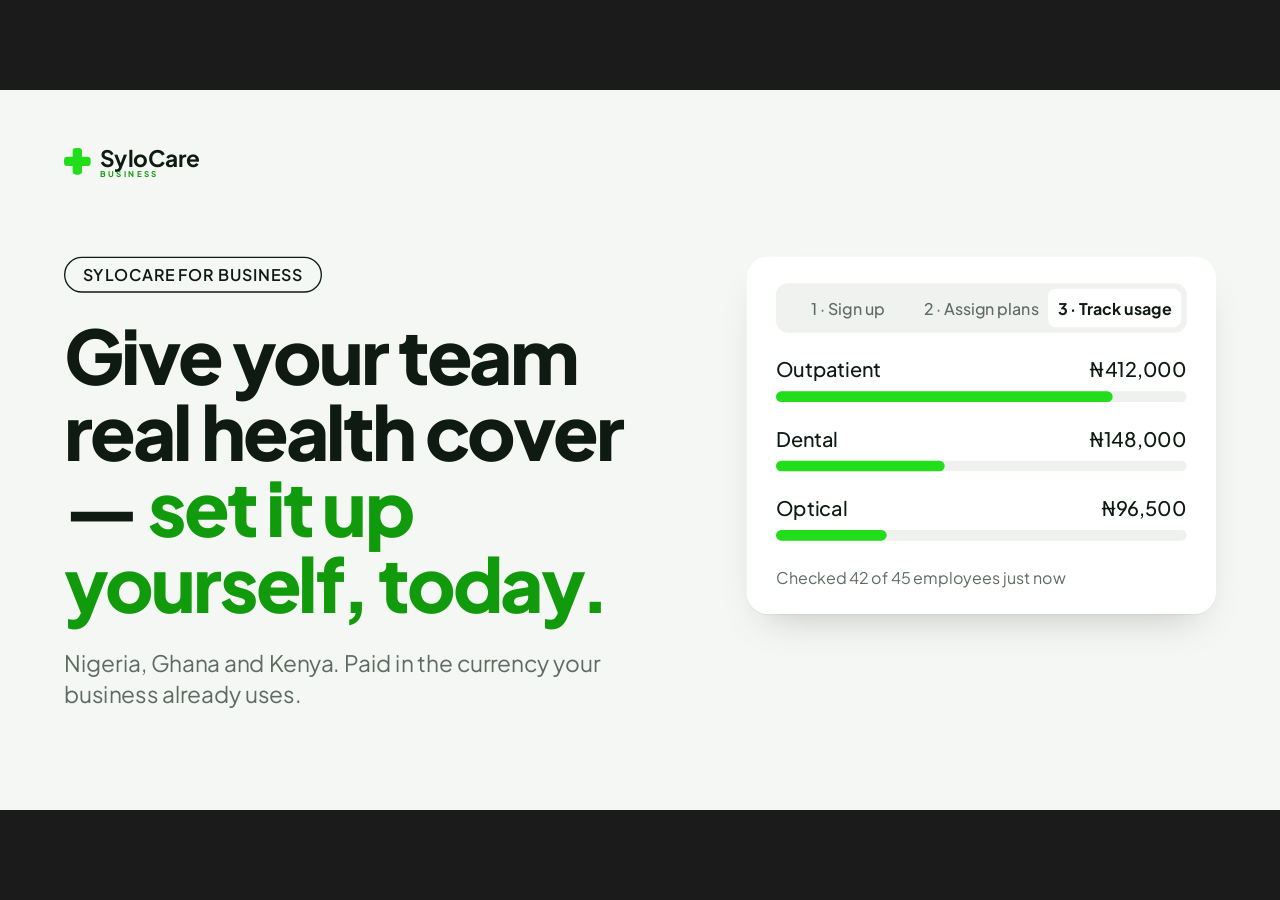
==== video-brief/frames/frame-a.html @ 6f57fd9a "Add SyloCare for Business explainer brief and style frames Co-Authored-By: Claude Opus 5.5 <noreply@" ====
<!doctype html><html lang="en"><head><meta charset="utf-8"><meta name="viewport" content="width=device-width,initial-scale=1"><link rel="preconnect" href="https://fonts.googleapis.com"><link href="https://fonts.googleapis.com/css2?family=Plus+Jakarta+Sans:wght@400;500;600;700;800&display=block" rel="stylesheet"><title>Frame A</title><style>/* shared tokens for style frames — same values go into video.md */
:root{
  --bg:#F5F7F5; --surface:#FFFFFF; --ink:#0F1A13; --muted:#5E6A62; --line:#E3E8E4;
  --accent:#22DD1A; --accent-text:#119A0C; --accent-tint:#E8FBE6; --deep:#0A3A26; --deep-2:#0E4A31; --on-deep:#F2F7F3;
  --fs-display:112px; --fs-h1:80px; --fs-h2:52px; --fs-body:34px; --fs-ui:30px; --fs-caption:24px; --safe:96px;
}
html,body{margin:0;height:100%;background:#1b1b1b;overflow:hidden}
#stage{position:absolute;left:50%;top:50%;width:1920px;height:1080px;transform-origin:center;overflow:hidden;
  font-family:"Plus Jakarta Sans",sans-serif;color:var(--ink);background:var(--bg)}
.logo{display:flex;align-items:center;gap:14px;font-weight:700;font-size:34px;letter-spacing:-.01em}
.logo .plus{position:relative;width:40px;height:40px}
.logo .plus:before,.logo .plus:after{content:"";position:absolute;background:var(--accent);border-radius:5px}
.logo .plus:before{left:13px;top:0;width:14px;height:40px}.logo .plus:after{top:13px;left:0;width:40px;height:14px}
.logo small{display:block;font-size:12px;letter-spacing:.3em;color:var(--accent-text);font-weight:700;margin-top:-4px}
.pill{display:inline-block;border:2px solid var(--ink);border-radius:999px;padding:10px 26px;font-size:var(--fs-caption);font-weight:600;letter-spacing:.04em}
.card{background:var(--surface);border-radius:32px;box-shadow:0 2px 0 rgba(15,26,19,.04),0 30px 60px -30px rgba(15,26,19,.25)}
.bar{height:16px;border-radius:99px;background:#EEF1EE}.bar i{display:block;height:100%;border-radius:99px;background:var(--accent)}
.a-logo{position:absolute;left:96px;top:80px}
.a-copy{position:absolute;left:96px;top:250px;width:930px}
.a-copy h1{font-size:var(--fs-display);line-height:1.02;letter-spacing:-.035em;font-weight:800;margin:36px 0 0}
.a-copy h1 em{font-style:normal;color:var(--accent-text)}
.a-copy p{font-size:var(--fs-body);line-height:1.35;color:var(--muted);margin:40px 0 0;width:820px}
.a-card{position:absolute;left:1120px;top:250px;width:704px;box-sizing:border-box;padding:40px 44px}
.tabs{display:flex;background:#F0F2F0;border-radius:18px;padding:8px;font-size:24px;color:var(--muted);font-weight:500}
.tabs span{flex:1;text-align:center;padding:14px 0;border-radius:12px}.tabs .on{background:#fff;color:var(--ink);font-weight:700}
.row{margin-top:36px}.row div{display:flex;justify-content:space-between;font-size:var(--fs-ui);font-weight:500;margin-bottom:14px}
.foot{margin-top:40px;font-size:var(--fs-caption);color:var(--muted)}
</style></head><body><div id="stage">
<div class="logo a-logo"><span class="plus"></span><span>SyloCare<small>BUSINESS</small></span></div>
<div class="a-copy"><span class="pill">SYLOCARE FOR BUSINESS</span>
<h1>Give your team real health cover — <em>set it up yourself, today.</em></h1>
<p>Nigeria, Ghana and Kenya. Paid in the currency your business already uses.</p></div>
<div class="card a-card"><div class="tabs"><span>1 · Sign up</span><span>2 · Assign plans</span><span class="on">3 · Track usage</span></div>
<div class="row"><div><span>Outpatient</span><span>₦412,000</span></div><div class="bar"><i style="width:82%"></i></div></div>
<div class="row"><div><span>Dental</span><span>₦148,000</span></div><div class="bar"><i style="width:41%"></i></div></div>
<div class="row"><div><span>Optical</span><span>₦96,500</span></div><div class="bar"><i style="width:27%"></i></div></div>
<div class="foot">Checked 42 of 45 employees just now</div></div>
</div><script>function fit(){const s=Math.min(innerWidth/1920,innerHeight/1080);document.getElementById('stage').style.transform=`translate(-50%,-50%) scale(${s})`}addEventListener('resize',fit);fit();</script></body></html>
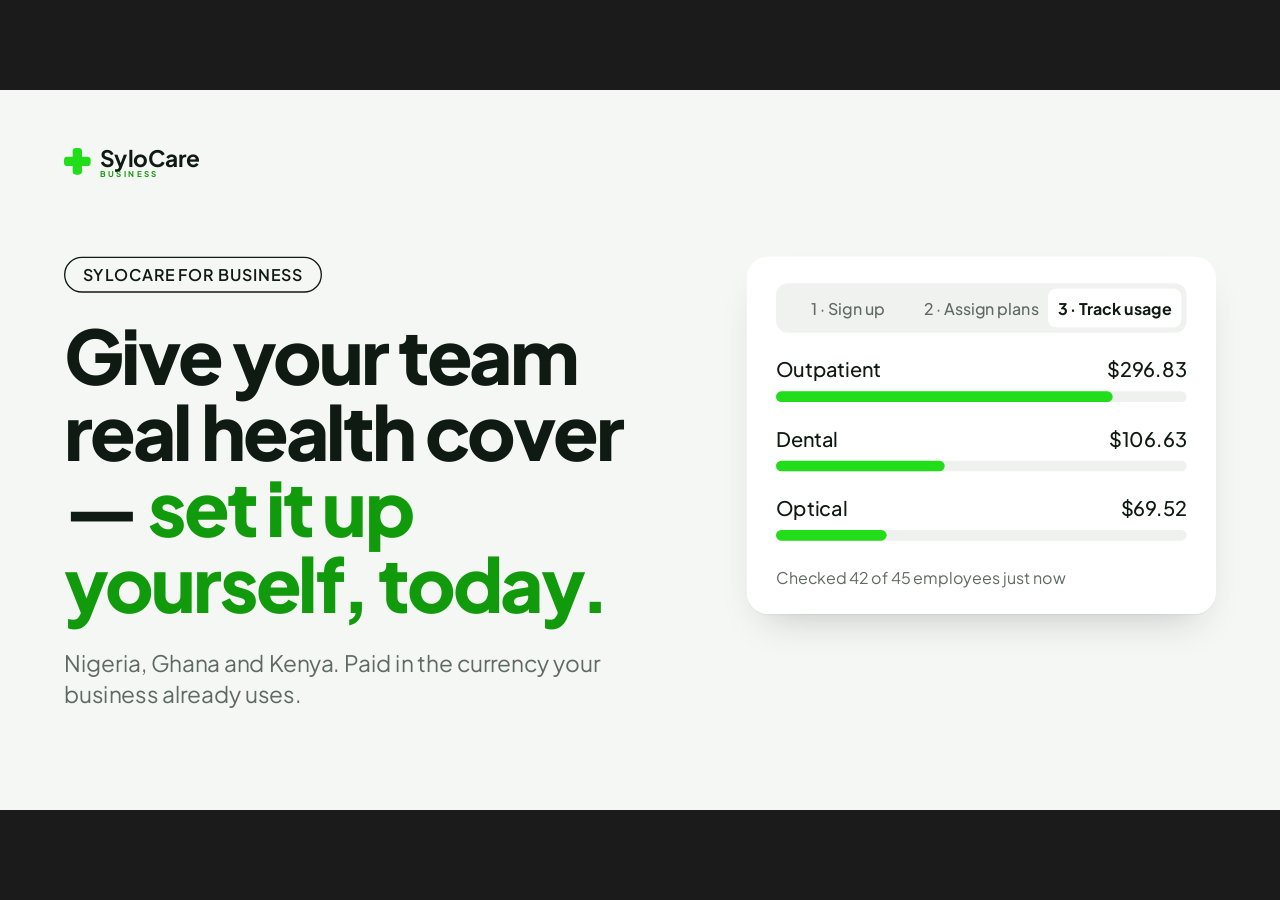
==== commit 3044b7d5: "Revise SyloCare brief from the reference video; add its music bed Co-Authored-By: Claude Opus 5.5 <n" ====
--- a/video-brief/frames/frame-a.html
+++ b/video-brief/frames/frame-a.html
@@ -31,8 +31,8 @@
 <h1>Give your team real health cover — <em>set it up yourself, today.</em></h1>
 <p>Nigeria, Ghana and Kenya. Paid in the currency your business already uses.</p></div>
 <div class="card a-card"><div class="tabs"><span>1 · Sign up</span><span>2 · Assign plans</span><span class="on">3 · Track usage</span></div>
-<div class="row"><div><span>Outpatient</span><span>₦412,000</span></div><div class="bar"><i style="width:82%"></i></div></div>
-<div class="row"><div><span>Dental</span><span>₦148,000</span></div><div class="bar"><i style="width:41%"></i></div></div>
-<div class="row"><div><span>Optical</span><span>₦96,500</span></div><div class="bar"><i style="width:27%"></i></div></div>
+<div class="row"><div><span>Outpatient</span><span>$296.83</span></div><div class="bar"><i style="width:82%"></i></div></div>
+<div class="row"><div><span>Dental</span><span>$106.63</span></div><div class="bar"><i style="width:41%"></i></div></div>
+<div class="row"><div><span>Optical</span><span>$69.52</span></div><div class="bar"><i style="width:27%"></i></div></div>
 <div class="foot">Checked 42 of 45 employees just now</div></div>
 </div><script>function fit(){const s=Math.min(innerWidth/1920,innerHeight/1080);document.getElementById('stage').style.transform=`translate(-50%,-50%) scale(${s})`}addEventListener('resize',fit);fit();</script></body></html>
